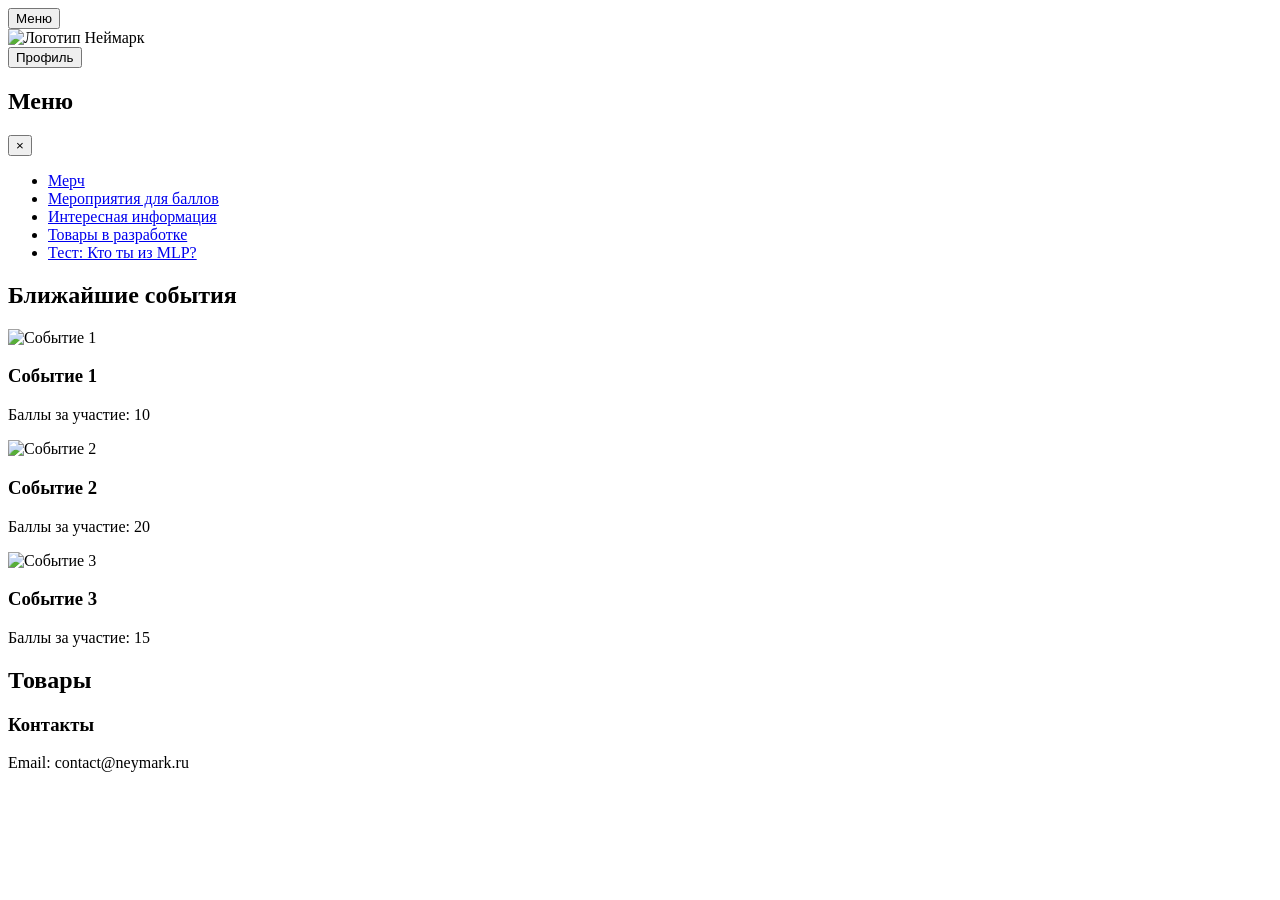
==== index.html @ b5a3339f "Add files via upload" ====
<!DOCTYPE html>
<html lang="ru">
<head>
    <meta charset="UTF-8">
    <meta name="viewport" content="width=device-width, initial-scale=1.0">
    <link rel="stylesheet" href="style.css">
    <title>Маркетплейс Неймарк</title>
</head>
<body>
    <header>
        <nav>
            <button class="menu-button" id="menu-button">Меню</button>
        </nav>
        <div class="logo-container">
            <img src="logo.png" alt="Логотип Неймарк" class="logo">
        </div>
        <nav>
            <button id="profile-button">Профиль</button>
        </nav>
    </header>

    <div id="sidebar" class="sidebar">
        <div class="menu">
            <h2>Меню</h2>
            <button id="close-button" class="close-button">&times;</button>
        </div>
        <ul>
            <li><a href="#merch">Мерч</a></li>
            <li><a href="#events">Мероприятия для баллов</a></li>
            <li><a href="#info">Интересная информация</a></li>
            <li><a href="#future-products">Товары в разработке</a></li>
            <li><a href="#test">Тест: Кто ты из MLP?</a></li>
        </ul>
    </div>

    <main>
        <section id="events">
            <h2>Ближайшие события</h2>
            <div class="event">
                <img src="event1.jpg" alt="Событие 1">
                <div class="event-info">
                    <h3>Событие 1</h3>
                    <p>Баллы за участие: 10</p>
                </div>
            </div>
            <div class="event">
                <img src="event2.jpg" alt="Событие 2">
                <div class="event-info">
                    <h3>Событие 2</h3>
                    <p>Баллы за участие: 20</p>
                </div>
            </div>
            <div class="event">
                <img src="event3.jpg" alt="Событие 3">
                <div class="event-info">
                    <h3>Событие 3</h3>
                    <p>Баллы за участие: 15</p>
                </div>
            </div>
        </section>

        <section id="merch">
            <h2>Товары</h2>
            <div class="p1" class="product-card" id="product-container"></div>
            <div class="p2" class="product-card" id="product-container1"></div>
            <div class="p3" class="product-card" id="product-container2"></div>
        </section>
    </main>

    <footer>
        <h3>Контакты</h3>
        <p>Email: contact@neymark.ru</p>
    </footer>

    <script src="event.js"></script>
    <script src="card.js"></script>
</body>
</html>
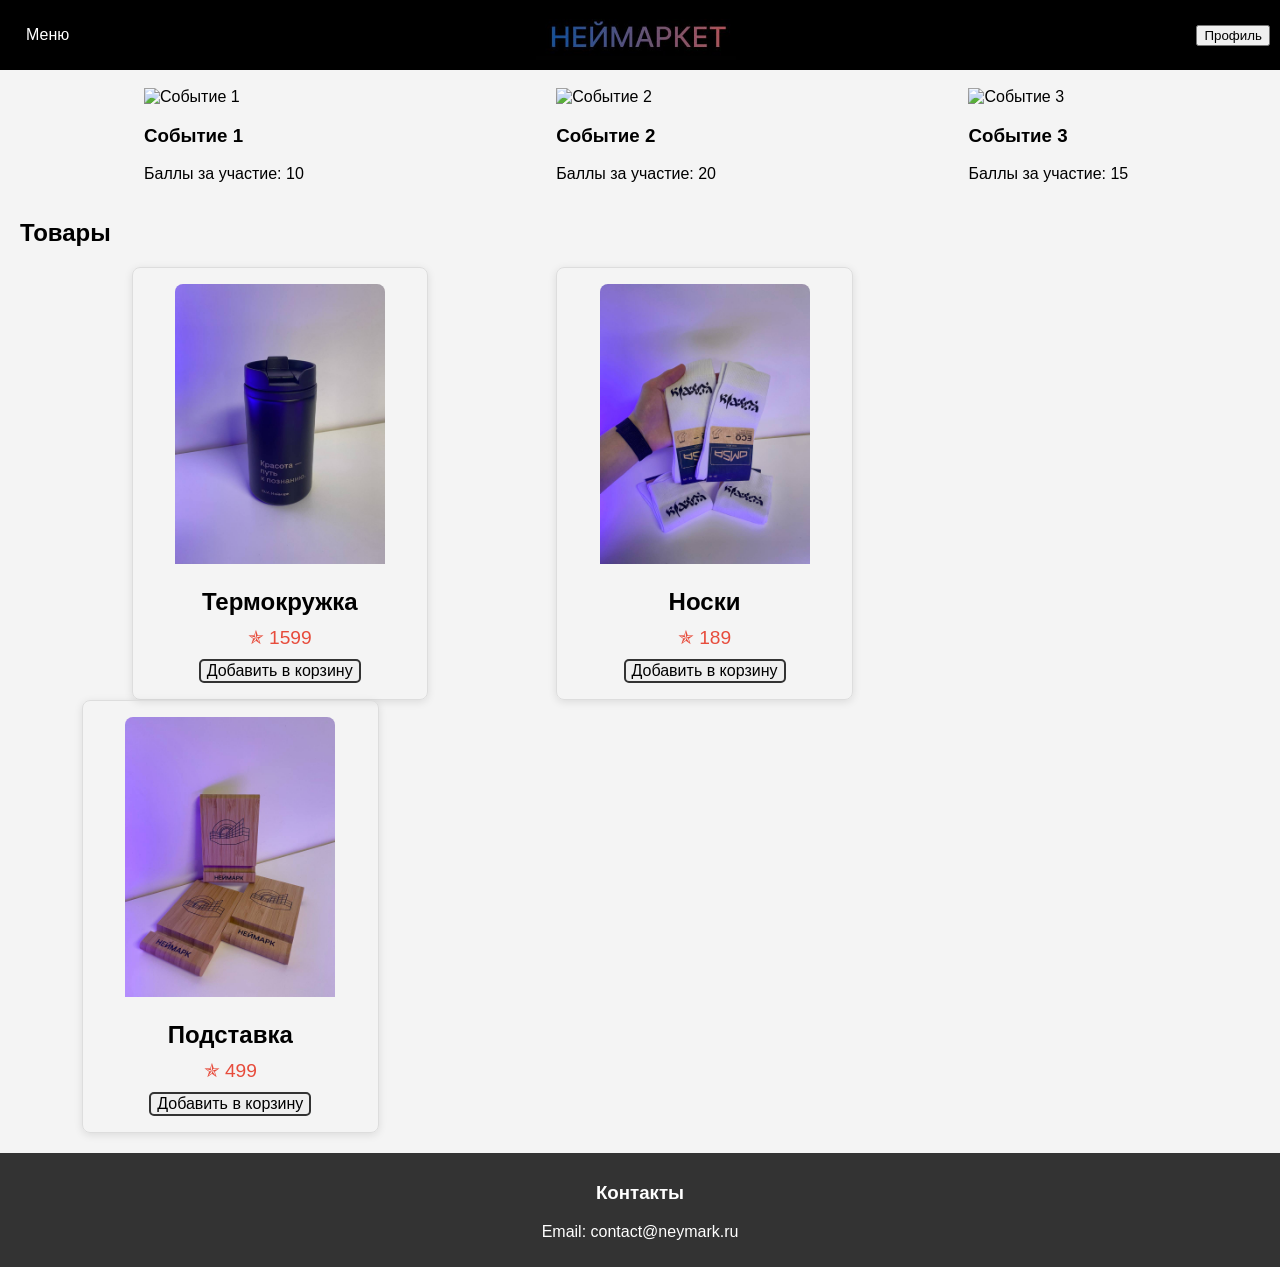
==== commit 1e99367a: "Add files via upload" ====
--- a/index.html
+++ b/index.html
@@ -12,10 +12,10 @@
             <button class="menu-button" id="menu-button">Меню</button>
         </nav>
         <div class="logo-container">
-            <img src="logo.png" alt="Логотип Неймарк" class="logo">
+            <img src="logo.jpg" alt="Логотип Неймарк" class="logo">
         </div>
         <nav>
-            <button id="profile-button">Профиль</button>
+            <button class="profile" id="profile-button">Профиль</button>
         </nav>
     </header>
 
@@ -29,7 +29,7 @@
             <li><a href="#events">Мероприятия для баллов</a></li>
             <li><a href="#info">Интересная информация</a></li>
             <li><a href="#future-products">Товары в разработке</a></li>
-            <li><a href="#test">Тест: Кто ты из MLP?</a></li>
+            <li><a href="https://uquiz.com/quiz/LbzSC6/%D0%9A%D1%82%D0%BE-%D1%82%D1%8B-%D0%B8%D0%B7-%D0%BF%D0%BE%D0%BD%D0%B8?ysclid=m6dp7bn8ig599343467">Тест: Кто ты из MLP?</a></li>
         </ul>
     </div>
 
@@ -58,15 +58,13 @@
                 </div>
             </div>
         </section>
-
         <section id="merch">
             <h2>Товары</h2>
-            <div class="p1" class="product-card" id="product-container"></div>
-            <div class="p2" class="product-card" id="product-container1"></div>
-            <div class="p3" class="product-card" id="product-container2"></div>
+            <div class="p1" class="product-card" id="product-container" ></button></div>
+            <div class="p2" class="product-card" id="product-container1"></button></div>
+            <div class="p3" class="product-card" id="product-container2"></button></div>
         </section>
     </main>
-
     <footer>
         <h3>Контакты</h3>
         <p>Email: contact@neymark.ru</p>
@@ -74,5 +72,6 @@
 
     <script src="event.js"></script>
     <script src="card.js"></script>
+    <script src="krutota.js"></script>
 </body>
 </html>
--- a/style.css
+++ b/style.css
@@ -0,0 +1,191 @@
+body {
+    font-family: Arial, sans-serif;
+    margin: 0;
+    padding: 0;
+    background-color: #f4f4f4;
+}
+
+header {
+    position: fixed;
+    display: flex;
+    width: 100%;
+    justify-content: space-between;
+    align-items: center;
+    background: #000000;
+    color: #fff;
+    padding: 10px 20px;
+    height: 50px;
+}
+
+.logo-container {
+    display: flex;
+    justify-content: center;
+    flex-grow: 1;
+}
+
+.logo {
+    max-width: 200px; /* Размер логотипа */
+}
+
+nav ul {
+    list-style: none;
+    padding: 0;
+    margin: 0;
+}
+
+nav ul li {
+    display: inline;
+    margin-left: 20px;
+}
+
+.menu-button {
+    background: none;
+    border: none;
+    color: #fff;
+    font-size: 16px;
+    cursor: pointer;
+}
+
+.sidebar {
+    position: fixed;
+    left: -350px;
+    top: calc();
+    /* top:70px; */
+    width: 350px;
+    height: 100%;
+    background: #444;
+    color: #fff;
+    transition: left 0.3s;
+    font-size: 20px;
+}
+
+.sidebar.active {
+    left: 0;
+}
+
+.sidebar h2 {
+    margin: 20px 0 15px 15px;
+}
+
+/* .sidebar ul {
+    
+} */
+
+.sidebar ul li {
+    margin: 10px 0;
+}
+
+.sidebar ul li a {
+    color: #fff;
+    text-decoration: none;
+}
+
+main {
+    padding: 20px;
+}
+
+.event {
+    display:inline-block;
+    align-items: center;
+    margin-left: calc(10%);
+    margin-right: calc(10%);
+}
+
+.event img {
+    max-width: 100px;
+    margin-right: 10px;
+}
+
+footer {
+    background: #333;
+    color: #fff;
+    text-align: center;
+    padding: 10px 0;
+}
+.x{
+   display: flex
+}
+.menu{
+    display:inline-block;
+}
+.krest{
+    display:inline-block;
+    margin-left: 175px;
+}
+.product-card {
+    border: 1px solid #ddd;
+    border-radius: 8px;
+    padding: 16px;
+    max-width: 500px;
+    text-align: center;
+    box-shadow: 0 2px 8px rgba(0, 0, 0, 0.1);
+    transition: transform 0.2s;
+    display: inline-block;
+    flex-direction: column;
+}
+
+.product-image {
+    width: 80%;
+    height: auto;
+    max-height: 350px; /* Ограничение высоты изображения */
+    border-radius: 8px 8px 0 0; /* Скругление верхних углов */
+}
+
+.product-info {
+    padding: 10px 0;
+}
+
+.product-title {
+    font-size: 1.5em;
+    margin: 10px 0;
+}
+
+.product-price {
+    font-size: 1.2em;
+    color: #e74c3c;
+    margin: 10px 0;
+}
+
+.product-buy{
+    background-color:none;
+    border-style: solid; 
+    border-color: #333;
+    border-radius: 5px;
+    font-size: 16px;
+    font: bold;
+    cursor: pointer;
+}
+
+.product-buy:hover {
+    transform: scale(1.05);
+    background-color: rgba(0, 0, 0, 0.5);
+}
+.p1{
+    margin-left: 9%;
+    margin-right: 5%;
+    display: inline-block;
+    flex-direction: column;
+}
+.p2{
+    margin-left: 5%;
+    margin-right: 5%;
+    display: inline-block;
+    flex-direction: column;
+}
+.p3{
+    margin-left: 5%;
+    display: inline-block;
+    flex-direction: column;
+}
+.close-button {
+    background: none;
+    border: none;
+    font-size: 24px;
+    cursor: pointer;
+    position: absolute;
+    right: 10px;
+    top: 10px;
+}
+.profile{
+    margin-right: 30px;
+}
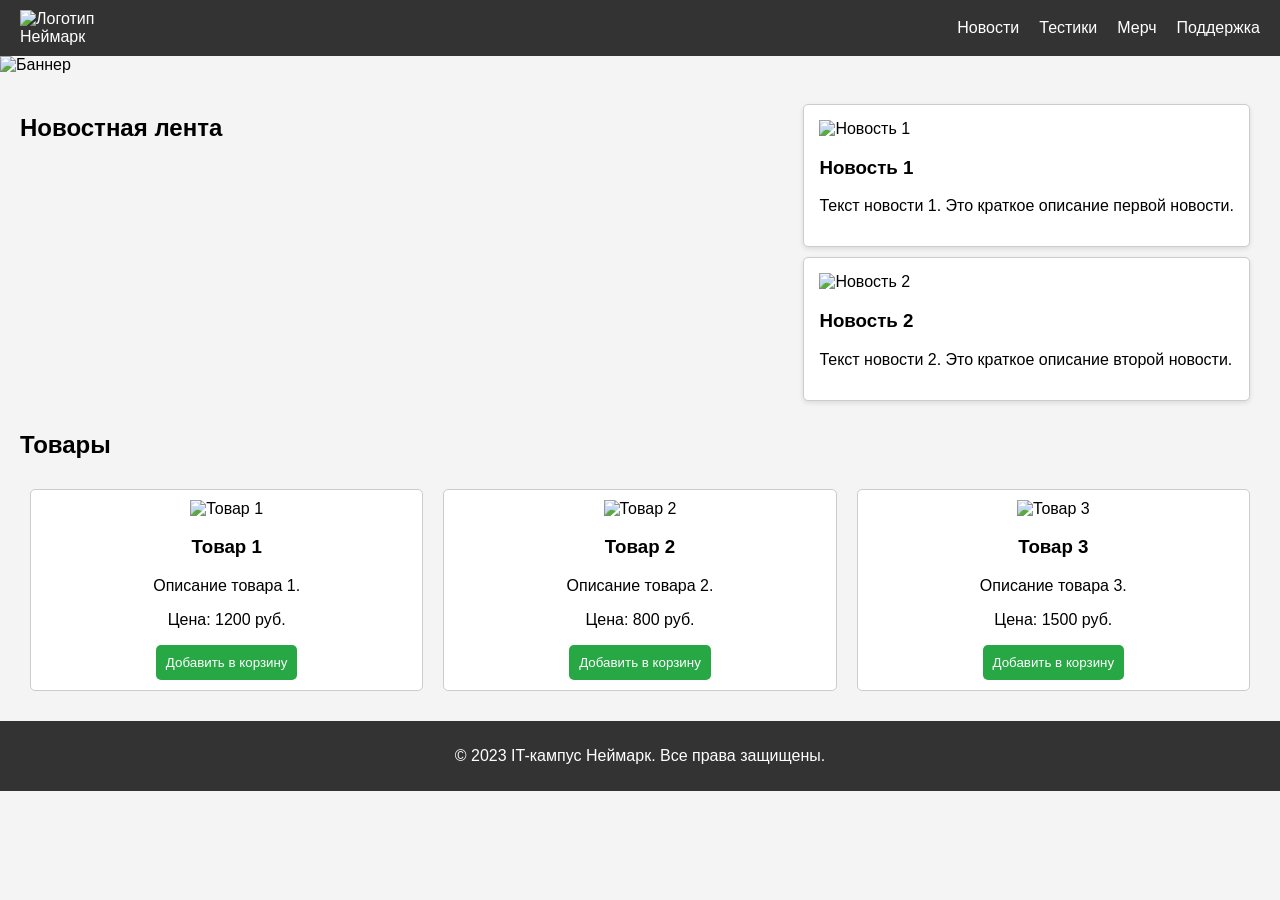
==== commit b8b207fb: "Add files via upload" ====
--- a/index.html
+++ b/index.html
@@ -1,77 +1,53 @@
 <!DOCTYPE html>
 <html lang="ru">
+
 <head>
     <meta charset="UTF-8">
     <meta name="viewport" content="width=device-width, initial-scale=1.0">
-    <link rel="stylesheet" href="style.css">
+    <link rel="stylesheet" href="styles.css">
     <title>Маркетплейс Неймарк</title>
 </head>
+
 <body>
     <header>
-        <nav>
-            <button class="menu-button" id="menu-button">Меню</button>
-        </nav>
         <div class="logo-container">
-            <img src="logo.jpg" alt="Логотип Неймарк" class="logo">
+            <img src="logo.png" alt="Логотип Неймарк" class="logo">
         </div>
         <nav>
-            <button class="profile" id="profile-button">Профиль</button>
+            <ul>
+                <li><a href="#news">Новости</a></li>
+                <li><a href="#tests">Тестики</a></li>
+                <li><a href="#merch">Мерч</a></li>
+                <li><a href="#support">Поддержка</a></li>
+            </ul>
         </nav>
     </header>
 
-    <div id="sidebar" class="sidebar">
-        <div class="menu">
-            <h2>Меню</h2>
-            <button id="close-button" class="close-button">&times;</button>
-        </div>
-        <ul>
-            <li><a href="#merch">Мерч</a></li>
-            <li><a href="#events">Мероприятия для баллов</a></li>
-            <li><a href="#info">Интересная информация</a></li>
-            <li><a href="#future-products">Товары в разработке</a></li>
-            <li><a href="https://uquiz.com/quiz/LbzSC6/%D0%9A%D1%82%D0%BE-%D1%82%D1%8B-%D0%B8%D0%B7-%D0%BF%D0%BE%D0%BD%D0%B8?ysclid=m6dp7bn8ig599343467">Тест: Кто ты из MLP?</a></li>
-        </ul>
+    <div class="banner">
+        <img src="banner.jpg" alt="Баннер" class="banner-image">
     </div>
 
     <main>
-        <section id="events">
-            <h2>Ближайшие события</h2>
-            <div class="event">
-                <img src="event1.jpg" alt="Событие 1">
-                <div class="event-info">
-                    <h3>Событие 1</h3>
-                    <p>Баллы за участие: 10</p>
-                </div>
-            </div>
-            <div class="event">
-                <img src="event2.jpg" alt="Событие 2">
-                <div class="event-info">
-                    <h3>Событие 2</h3>
-                    <p>Баллы за участие: 20</p>
-                </div>
-            </div>
-            <div class="event">
-                <img src="event3.jpg" alt="Событие 3">
-                <div class="event-info">
-                    <h3>Событие 3</h3>
-                    <p>Баллы за участие: 15</p>
-                </div>
+        <section id="news" class="news-section">
+            <h2>Новостная лента</h2>
+            <div class="news" id="news-container">
+                <!-- Новости будут добавляться здесь через JavaScript -->
             </div>
         </section>
-        <section id="merch">
+
+        <section id="merch" class="products-section">
             <h2>Товары</h2>
-            <div class="p1" class="product-card" id="product-container" ></button></div>
-            <div class="p2" class="product-card" id="product-container1"></button></div>
-            <div class="p3" class="product-card" id="product-container2"></button></div>
+            <div class="product-cards" id="product-cards">
+                <!-- Карточки товаров будут добавляться здесь через JavaScript -->
+            </div>
         </section>
     </main>
+
     <footer>
-        <h3>Контакты</h3>
-        <p>Email: contact@neymark.ru</p>
+        <p>&copy; 2023 IT-кампус Неймарк. Все права защищены.</p>
     </footer>
 
-    <script src="event.js"></script>
-    <script src="card.js"></script>
-    <script src="krutota.js"></script>
+    <script src="script.js"></script>
 </body>
+
 </html>
--- a/styles.css
+++ b/styles.css
@@ -0,0 +1,179 @@
+* {
+    box-sizing: border-box;
+}
+
+body {
+    font-family: Arial, sans-serif;
+    margin: 0;
+    padding: 0;
+    background-color: #f4f4f4;
+}
+
+header {
+    display: flex;
+    justify-content: space-between;
+    align-items: center;
+    background: #333;
+    color: #fff;
+    padding: 10px 20px;
+}
+
+.logo {
+    max-width: 100px;
+}
+
+nav ul {
+    list-style: none;
+    padding: 0;
+    margin: 0;
+    display: flex;
+}
+
+nav ul li {
+    margin-left: 20px;
+}
+
+nav ul li a {
+    color: #fff;
+    text-decoration: none;
+}
+
+.banner {
+    width: 100%;
+    overflow: hidden;
+}
+
+.banner-image {
+    width: 100%;
+    height: auto;
+}
+
+main {
+    padding: 20px;
+}
+
+
+/* .news-section,
+.products-section {
+    margin-bottom: 20px;
+}
+
+.news {
+    display: flex;
+    flex-direction: column;
+}
+
+.news-item {
+    margin: 10px 0;
+}
+
+.news-item img {
+    max-width: 100%;
+    height: auto;
+} */
+
+.products-section {
+    display: flex;
+    flex-direction: column;
+}
+
+.product-cards {
+    display: flex;
+    flex-wrap: wrap;
+    justify-content: space-between;
+}
+
+.product-card {
+    background: #fff;
+    border: 1px solid #ccc;
+    border-radius: 5px;
+    margin: 10px;
+    padding: 10px;
+    flex: 1 1 calc(33% - 20px);
+    /* Ширина карточки: 33% минус отступы */
+    text-align: center;
+}
+
+.product-card img {
+    max-width: 100%;
+    height: auto;
+}
+
+.add-to-cart {
+    background: #28a745;
+    color: white;
+    border: none;
+    padding: 10px;
+    cursor: pointer;
+    border-radius: 5px;
+}
+
+footer {
+    background: #333;
+    color: #fff;
+    text-align: center;
+    padding: 10px;
+}
+
+.news-section {
+    display: flex;
+    flex-wrap: wrap;
+    /* Элементы могут переноситься на следующую строку */
+    justify-content: space-between;
+    /* Равномерное распределение элементов */
+}
+
+.news-item {
+    background: #fff;
+    border: 1px solid #ccc;
+    border-radius: 5px;
+    margin: 10px;
+    /* Отступы между новостями */
+    padding: 15px;
+    /* Внутренние отступы */
+    flex: 0 1 calc(33% - 20px);
+    /* Каждая новость занимает 33% ширины */
+    box-shadow: 0 2px 5px rgba(0, 0, 0, 0.1);
+    /* Лёгкая тень для карточек */
+    transition: transform 0.2s;
+    /* Анимация при наведении */
+}
+
+.news-item:hover {
+    transform: scale(1.05);
+    /* Увеличение карточки при наведении */
+}
+
+.news-item img {
+    max-width: 100%;
+    height: auto;
+    /* Адаптивное изображение */
+}
+
+@media (max-width: 768px) {
+    .news-item {
+        flex: 1 1 calc(50% - 20px);
+        /* Для планшетов: каждая новость занимает 50% ширины */
+    }
+}
+
+@media (max-width: 480px) {
+    .news-item {
+        flex: 1 1 100%;
+        /* Для мобильных: каждая новость занимает 100% ширины */
+    }
+}
+
+@media (max-width: 768px) {
+    .product-card {
+        flex: 1 1 calc(50% - 20px);
+        /* Для планшетов: 50% */
+    }
+}
+
+@media (max-width: 480px) {
+    .product-card {
+        flex: 1 1 100%;
+        /* Для мобильных: 100% */
+    }
+}
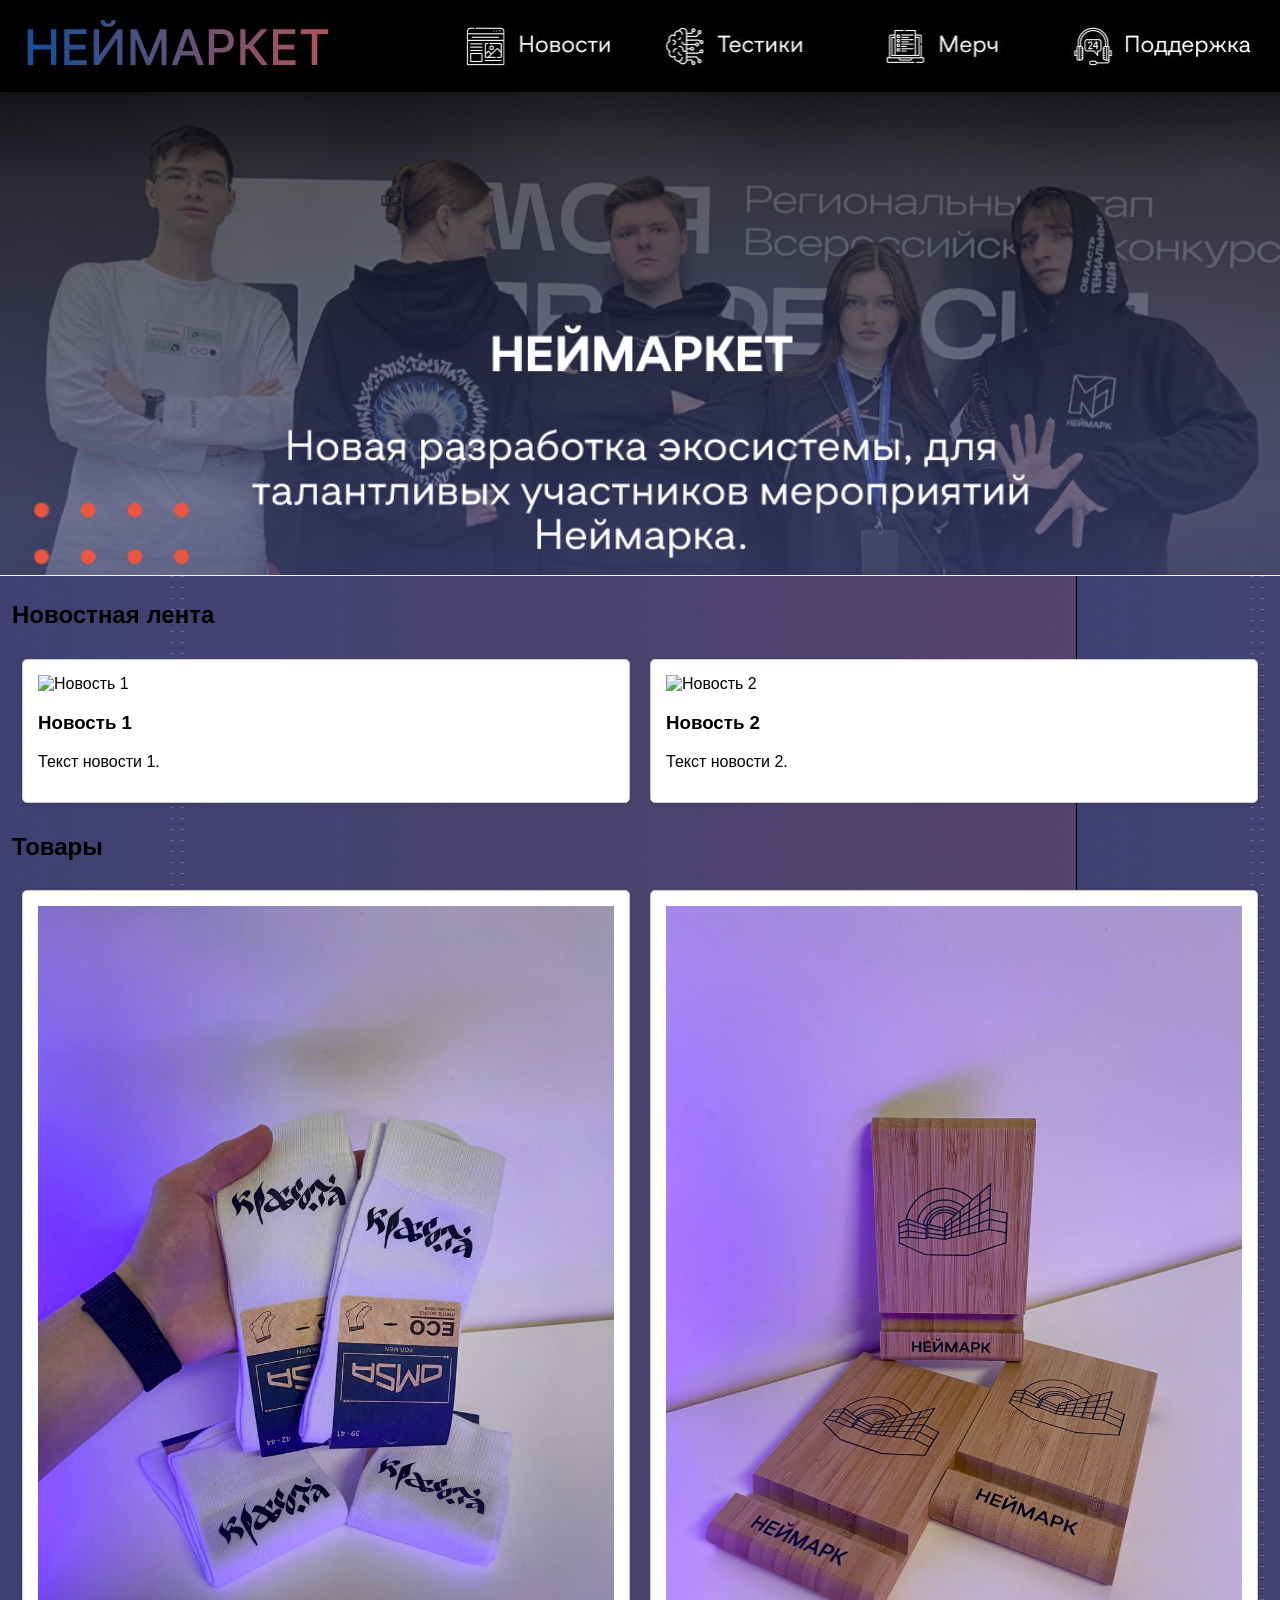
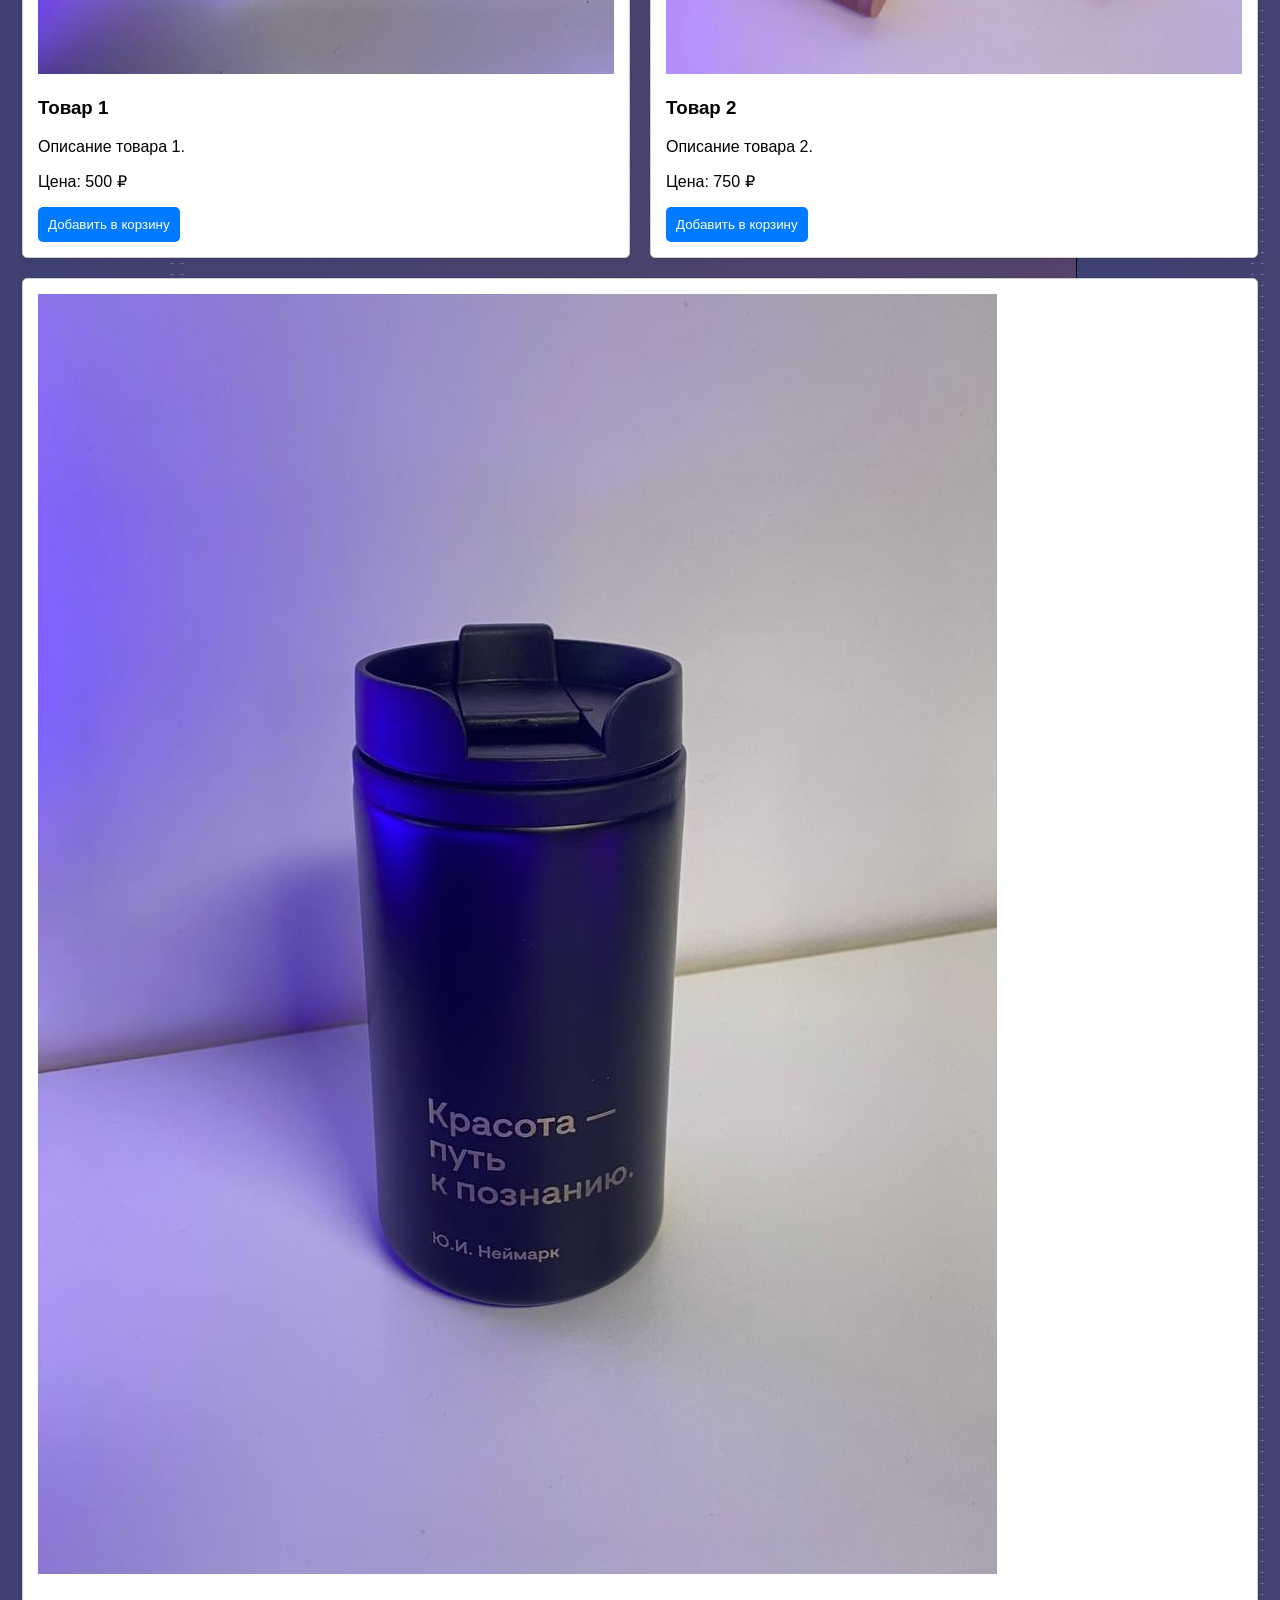
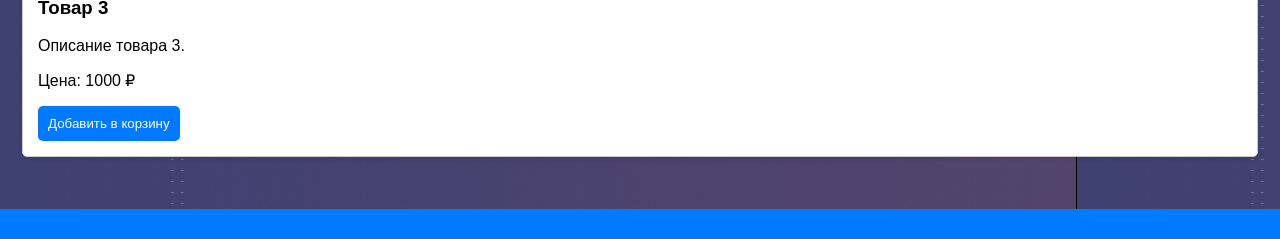
==== commit a429174d: "Add files via upload" ====
--- a/index.html
+++ b/index.html
@@ -11,14 +11,25 @@
 <body>
     <header>
         <div class="logo-container">
-            <img src="logo.png" alt="Логотип Неймарк" class="logo">
+            <img src="logo.jpg" alt="Логотип Неймарк" class="logo">
         </div>
         <nav>
             <ul>
-                <li><a href="#news">Новости</a></li>
-                <li><a href="#tests">Тестики</a></li>
-                <li><a href="#merch">Мерч</a></li>
-                <li><a href="#support">Поддержка</a></li>
+                <li>
+                    <a href="#news"><img src="news.jpg" alt=""></a>
+                </li>
+                <li>
+                    <a href="#tests"><img src="testiki.jpg" alt=""></a>
+                    </a>
+                </li>
+                <li>
+                    <a href="#merch"><img src="merch.jpg" alt=""></a>
+                    </a>
+                </li>
+                <li>
+                    <a href="#support"><img src="help.jpg" alt=""></a>
+                    </a>
+                </li>
             </ul>
         </nav>
     </header>
@@ -31,20 +42,17 @@
         <section id="news" class="news-section">
             <h2>Новостная лента</h2>
             <div class="news" id="news-container">
-                <!-- Новости будут добавляться здесь через JavaScript -->
             </div>
         </section>
 
         <section id="merch" class="products-section">
             <h2>Товары</h2>
             <div class="product-cards" id="product-cards">
-                <!-- Карточки товаров будут добавляться здесь через JavaScript -->
             </div>
         </section>
     </main>
 
     <footer>
-        <p>&copy; 2023 IT-кампус Неймарк. Все права защищены.</p>
     </footer>
 
     <script src="script.js"></script>
--- a/styles.css
+++ b/styles.css
@@ -1,7 +1,3 @@
-* {
-    box-sizing: border-box;
-}
-
 body {
     font-family: Arial, sans-serif;
     margin: 0;
@@ -10,97 +6,88 @@
 }
 
 header {
+    background-color: #000000;
+    color: white;
+    padding: 15px -10px;
     display: flex;
+    align-items: center;
     justify-content: space-between;
-    align-items: center;
-    background: #333;
-    color: #fff;
-    padding: 10px 20px;
+    position: fixed;
+    width: 100%;
 }
 
 .logo {
-    max-width: 100px;
+    max-width: 1000px;
+    /* Ограничиваем размер логотипа */
 }
 
 nav ul {
-    list-style: none;
+    list-style-type: none;
     padding: 0;
     margin: 0;
     display: flex;
 }
 
 nav ul li {
-    margin-left: 20px;
+    margin: 0 15px;
 }
 
 nav ul li a {
-    color: #fff;
+    color: white;
     text-decoration: none;
-}
-
-.banner {
-    width: 100%;
-    overflow: hidden;
 }
 
 .banner-image {
     width: 100%;
-    height: auto;
+    max-height: 900px;
+    /* Ограничение высоты баннера */
+    object-fit: cover;
+}
+
+.products-section {
+    margin-bottom: 40px;
+}
+
+h2 {
+    font-size: 24px;
 }
 
 main {
-    padding: 20px;
+    background-image: url('bg_news.png');
+    margin: -3px;
+    padding: 5px 15px;
 }
 
-
-/* .news-section,
-.products-section {
-    margin-bottom: 20px;
-}
-
-.news {
-    display: flex;
-    flex-direction: column;
-}
-
-.news-item {
-    margin: 10px 0;
-}
-
-.news-item img {
-    max-width: 100%;
-    height: auto;
-} */
-
-.products-section {
-    display: flex;
-    flex-direction: column;
-}
-
+.news,
 .product-cards {
     display: flex;
     flex-wrap: wrap;
-    justify-content: space-between;
+    /* Позволяет элементам переноситься на следующую строку */
 }
 
+.news-item,
 .product-card {
     background: #fff;
     border: 1px solid #ccc;
     border-radius: 5px;
     margin: 10px;
-    padding: 10px;
-    flex: 1 1 calc(33% - 20px);
-    /* Ширина карточки: 33% минус отступы */
-    text-align: center;
+    padding: 15px;
+    min-width: 200px;
+    /* Минимальная ширина карточки */
+    flex: 1 1 30%;
+    /* Чтобы карточки занимали 30% ширины контейнера */
+    box-shadow: 0 2px 5px rgba(0, 0, 0, 0.1);
 }
 
+.news-item img,
 .product-card img {
     max-width: 100%;
     height: auto;
+    /* Адаптивное изображение */
 }
 
-.add-to-cart {
-    background: #28a745;
+.product-card button {
+    background-color: #007bff;
     color: white;
     border: none;
     padding: 10px;
@@ -109,71 +96,25 @@
 }
 
 footer {
-    background: #333;
-    color: #fff;
     text-align: center;
-    padding: 10px;
-}
-
-.news-section {
-    display: flex;
-    flex-wrap: wrap;
-    /* Элементы могут переноситься на следующую строку */
-    justify-content: space-between;
-    /* Равномерное распределение элементов */
-}
-
-.news-item {
-    background: #fff;
-    border: 1px solid #ccc;
-    border-radius: 5px;
-    margin: 10px;
-    /* Отступы между новостями */
-    padding: 15px;
-    /* Внутренние отступы */
-    flex: 0 1 calc(33% - 20px);
-    /* Каждая новость занимает 33% ширины */
-    box-shadow: 0 2px 5px rgba(0, 0, 0, 0.1);
-    /* Лёгкая тень для карточек */
-    transition: transform 0.2s;
-    /* Анимация при наведении */
-}
-
-.news-item:hover {
-    transform: scale(1.05);
-    /* Увеличение карточки при наведении */
-}
-
-.news-item img {
-    max-width: 100%;
-    height: auto;
-    /* Адаптивное изображение */
+    padding: 15px 0;
+    background-color: #007bff;
+    color: white;
 }
 
 @media (max-width: 768px) {
-    .news-item {
-        flex: 1 1 calc(50% - 20px);
-        /* Для планшетов: каждая новость занимает 50% ширины */
+    header,
+    footer {
+        padding: 10px 0;
     }
-}
-
-@media (max-width: 480px) {
-    .news-item {
-        flex: 1 1 100%;
-        /* Для мобильных: каждая новость занимает 100% ширины */
+    nav ul li {
+        margin: 0 5px;
     }
-}
-
-@media (max-width: 768px) {
-    .product-card {
-        flex: 1 1 calc(50% - 20px);
-        /* Для планшетов: 50% */
+    h2 {
+        font-size: 20px;
     }
-}
-
-@media (max-width: 480px) {
-    .product-card {
-        flex: 1 1 100%;
-        /* Для мобильных: 100% */
+    .banner-image {
+        max-height: 200px;
+        /* Понижаем высоту баннера на маленьких экранах */
     }
 }
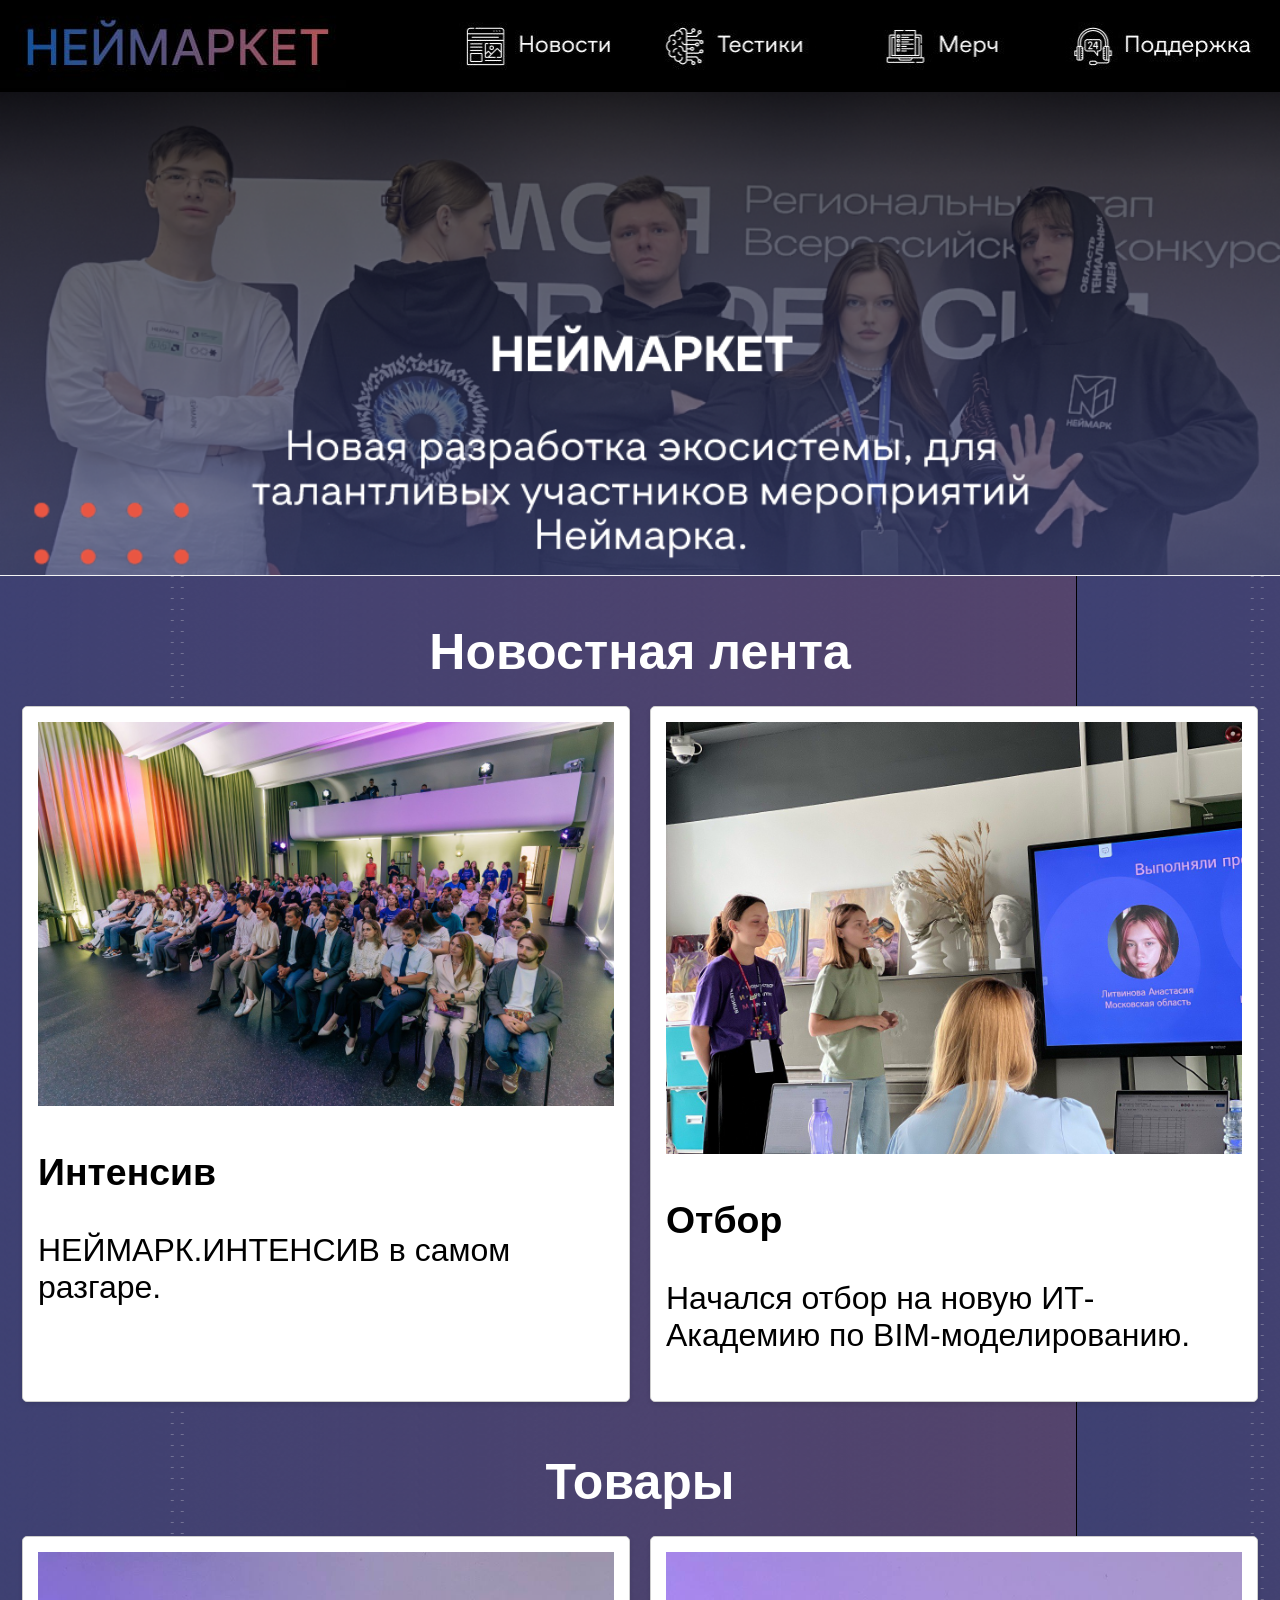
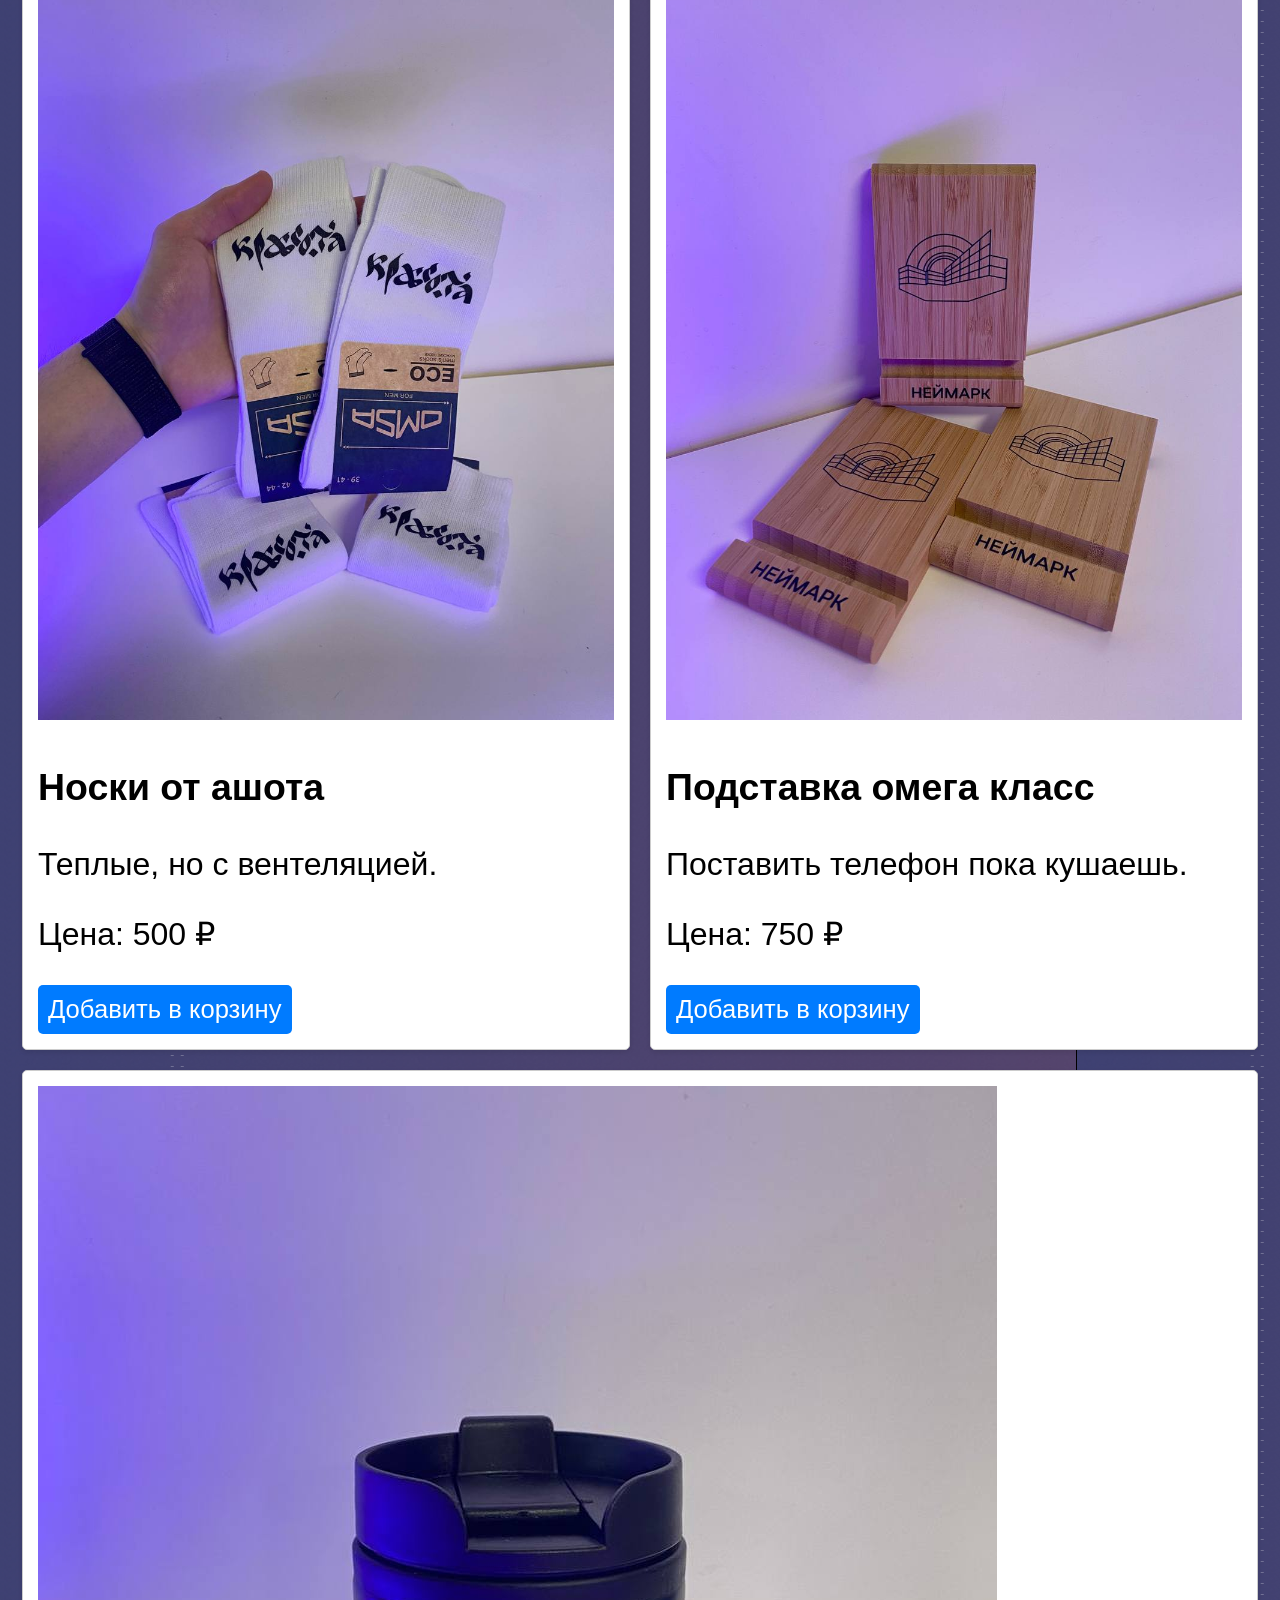
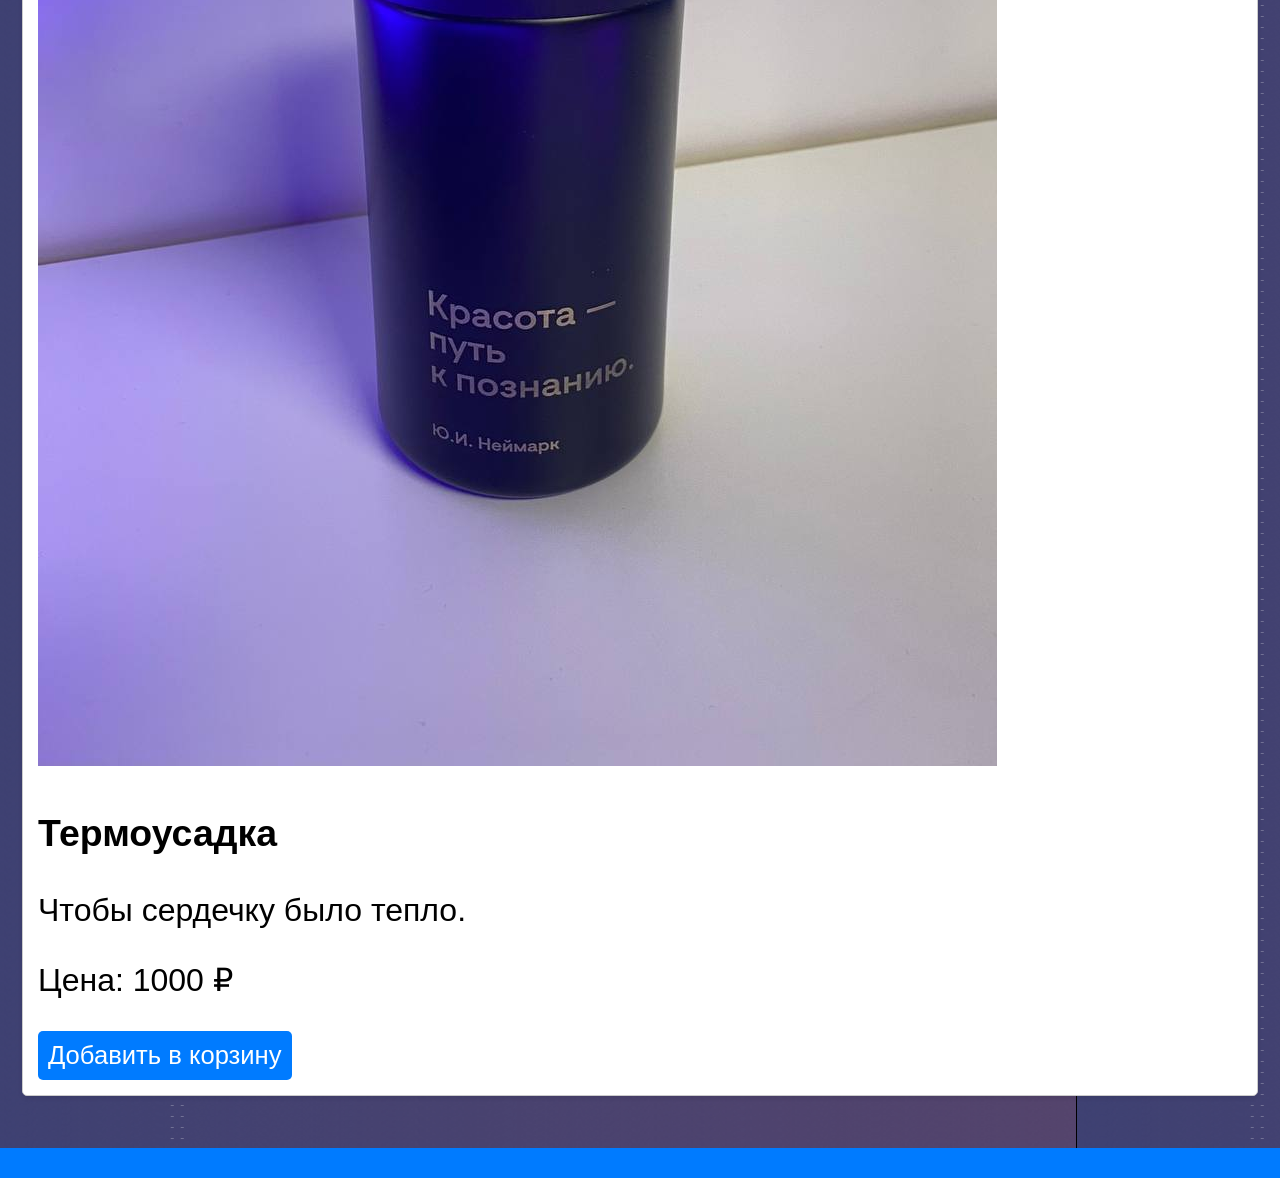
==== commit 92f0463a: "Add files via upload" ====
--- a/index.html
+++ b/index.html
@@ -51,6 +51,20 @@
             </div>
         </section>
     </main>
+    <!-- <main>
+        <section id="tgbot" class="tg-section">
+            <h1 class="tgtextiki">Подробнее в нашем тг-канале</h1>
+            <div class="tgbot" id="tg-container">
+            </div>
+        </section>
+
+        <section id="testiki" class="testiki-section">
+            <h1 class="testi">Еженедельные тесты Еженедельные тесты Еженедельные тесты Еженедельные тесты</h1>
+            <div class="product-cards" id="testiki-container">
+                <img src="bobr.jpg" alt="" class="bobrkurwa">
+            </div>
+        </section>
+    </main> -->
 
     <footer>
     </footer>
--- a/styles.css
+++ b/styles.css
@@ -73,6 +73,7 @@
     margin: 10px;
     padding: 15px;
     min-width: 200px;
+    font-size: 200%;
     /* Минимальная ширина карточки */
     flex: 1 1 30%;
     /* Чтобы карточки занимали 30% ширины контейнера */
@@ -88,6 +89,7 @@
 
 .product-card button {
     background-color: #007bff;
+    font-size: 80%;
     color: white;
     border: none;
     padding: 10px;
@@ -95,6 +97,110 @@
     border-radius: 5px;
 }
 
+.tg-section,
+.testiki-section {
+    margin-bottom: 20px;
+    padding: 15px;
+    background: #ffffff;
+    border-radius: 5px;
+    box-shadow: 0 2px 5px rgba(0, 0, 0, 0.1);
+}
+
+h2 {
+    font-size: 50px;
+    color: white;
+    margin-bottom: 15px;
+    text-align: center;
+    /* Центрирование заголовка */
+}
+
+.tgtextiki {
+    font-size: 50px;
+    color: rgb(0, 0, 0);
+    margin-bottom: 20px;
+    text-align: center;
+    /* Центрирование заголовка */
+}
+
+.product-cards {
+    display: flex;
+    justify-content: center;
+    /* Центрируем содержимое */
+    align-items: center;
+    /* Центрируем по вертикали */
+}
+
+.testi {
+    font-size: 50px;
+    text-align: center;
+    background-image: url('bg_news.png');
+    color: rgb(255, 255, 255);
+}
+
+.testiki-card {
+    background: #f8f8f8;
+    border: 1px solid #ccc;
+    border-radius: 5px;
+    min-width: 250px;
+    /* Минимальная ширина карточки */
+    max-width: 400px;
+    /* Максимальная ширина карточки */
+    flex: 0 1 auto;
+    /* Не растягиваем карточку, а даем ей максимальную ширину */
+    box-shadow: 0 2px 5px rgba(0, 0, 0, 0.1);
+    text-align: center;
+    /* Центрируем текст внутри карточки */
+}
+
+.bobrkurwa {
+    border-radius: 100px;
+    scale: 65%;
+}
+
+.testiki-card h3 {
+    font-size: 20px;
+    margin: 10px 0;
+}
+
+.testiki-card button {
+    background-color: #007bff;
+    color: white;
+    border: none;
+    padding: 10px;
+    cursor: pointer;
+    border-radius: 5px;
+}
+
+
+/* Адаптивный дизайн */
+
+@media (max-width: 768px) {
+    h2 {
+        font-size: 20px;
+        /* Уменьшаем размер заголовка */
+    }
+    h1 {
+        font-size: 20px;
+        /* Уменьшаем размер заголовка */
+    }
+}
+
+@media (max-width: 480px) {
+    .testiki-card {
+        flex: 1 1 100%;
+        /* На самых маленьких экранах карточки занимают 100% */
+    }
+}
+
+.tgbot,
+.product-cards {
+    display: flex;
+    flex-wrap: wrap;
+    /* Позволяет элементам переноситься на следующую строку */
+    justify-content: space-around;
+    /* Выравнивание элементов */
+}
+
 footer {
     text-align: center;
     padding: 15px 0;
@@ -102,7 +208,7 @@
     color: white;
 }
 
-@media (max-width: 768px) {
+@media (max-width: 500px) {
     header,
     footer {
         padding: 10px 0;
